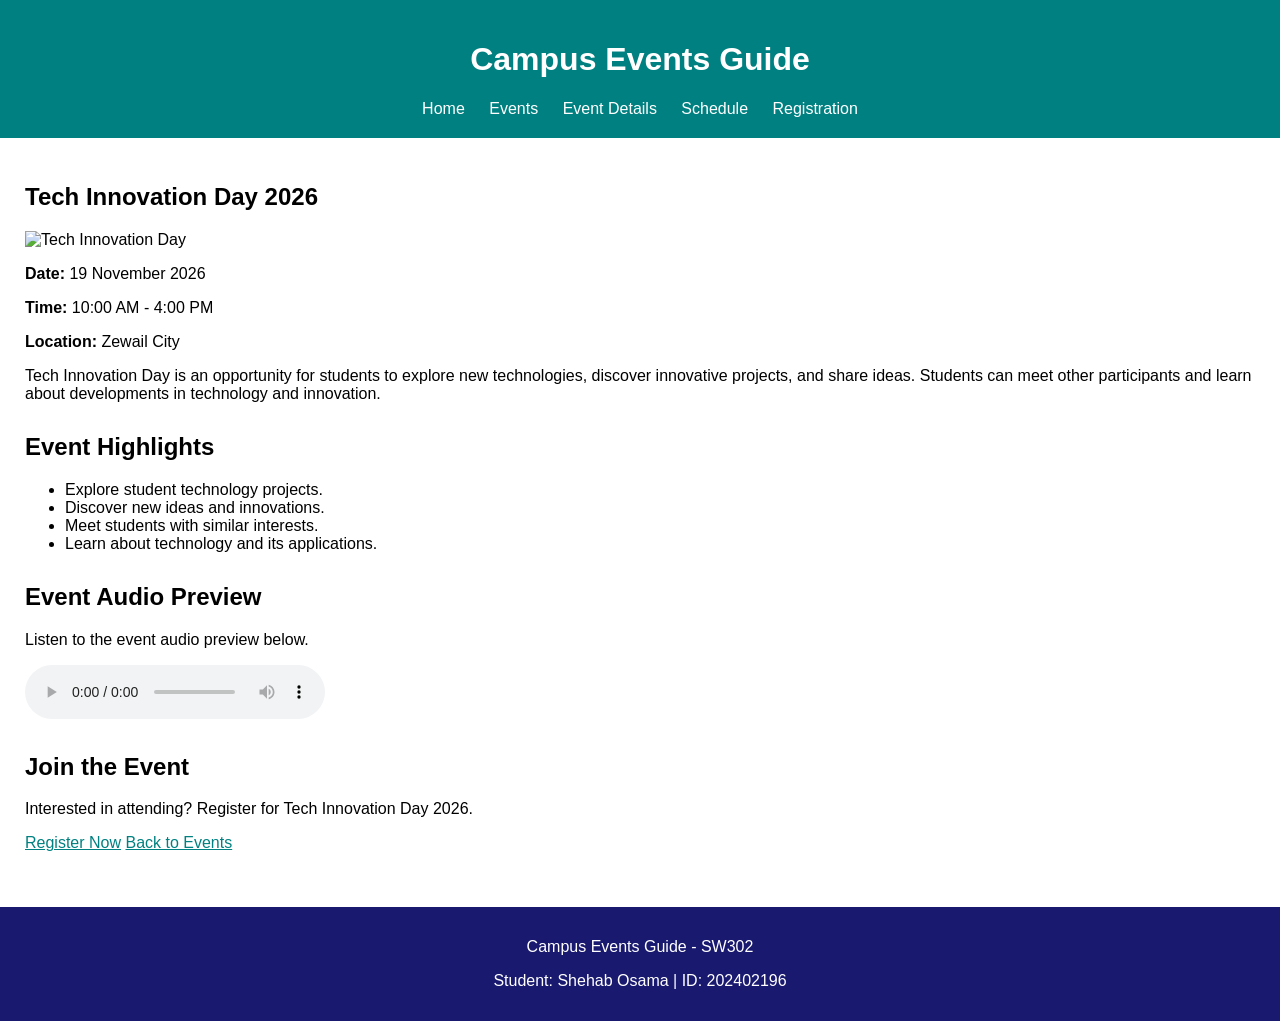
==== event-details.html @ 70e0d993 "Add detailed event information and audio preview" ====
<!DOCTYPE html>
<html lang="en">
<head>
    <meta charset="UTF-8">
    <meta name="viewport" content="width=device-width, initial-scale=1.0">
    <title>Event Details - Campus Events Guide</title>
    <link rel="stylesheet" href="style.css">
</head>
<body>

    <header>
        <h1>Campus Events Guide</h1>

        <nav>
            <a href="index.html">Home</a>
            <a href="events.html">Events</a>
            <a href="event-details.html">Event Details</a>
            <a href="schedule.html">Schedule</a>
            <a href="registration.html">Registration</a>
        </nav>
    </header>

    <main>
        <section>
            <h2>Tech Innovation Day 2026</h2>

            <img src="assets/tech-innovation.svg" alt="Tech Innovation Day" width="400">

            <p><strong>Date:</strong> 19 November 2026</p>
            <p><strong>Time:</strong> 10:00 AM - 4:00 PM</p>
            <p><strong>Location:</strong> Zewail City</p>

            <p>
                Tech Innovation Day is an opportunity for students to explore
                new technologies, discover innovative projects, and share ideas.
                Students can meet other participants and learn about developments
                in technology and innovation.
            </p>
        </section>

        <section>
            <h2>Event Highlights</h2>

            <ul>
                <li>Explore student technology projects.</li>
                <li>Discover new ideas and innovations.</li>
                <li>Meet students with similar interests.</li>
                <li>Learn about technology and its applications.</li>
            </ul>
        </section>

        <section>
            <h2>Event Audio Preview</h2>

            <p>Listen to the event audio preview below.</p>

            <audio controls>
                <source src="assets/event-preview.wav" type="audio/wav">
                Your browser does not support the audio element.
            </audio>
        </section>

        <section>
            <h2>Join the Event</h2>

            <p>Interested in attending? Register for Tech Innovation Day 2026.</p>

            <a href="registration.html">Register Now</a>
            <a href="events.html">Back to Events</a>
        </section>
    </main>

    <footer>
        <p>Campus Events Guide - SW302</p>
        <p>Student: Shehab Osama | ID: 202402196</p>
    </footer>

</body>
</html>
---- style.css ----
body {
    font-family: Arial, sans-serif;
    margin: 0;
    background-color: white;
    color: black;
}

header {
    background-color: teal;
    color: white;
    padding: 20px;
    text-align: center;
}

nav {
    margin-top: 15px;
}

nav a {
    color: white;
    text-decoration: none;
    margin: 10px;
}

main {
    padding: 25px;
}

section {
    margin-bottom: 30px;
}

a {
    color: teal;
}

a:hover {
    text-decoration: underline;
}

footer {
    background-color: midnightblue;
    color: white;
    text-align: center;
    padding: 15px;
}
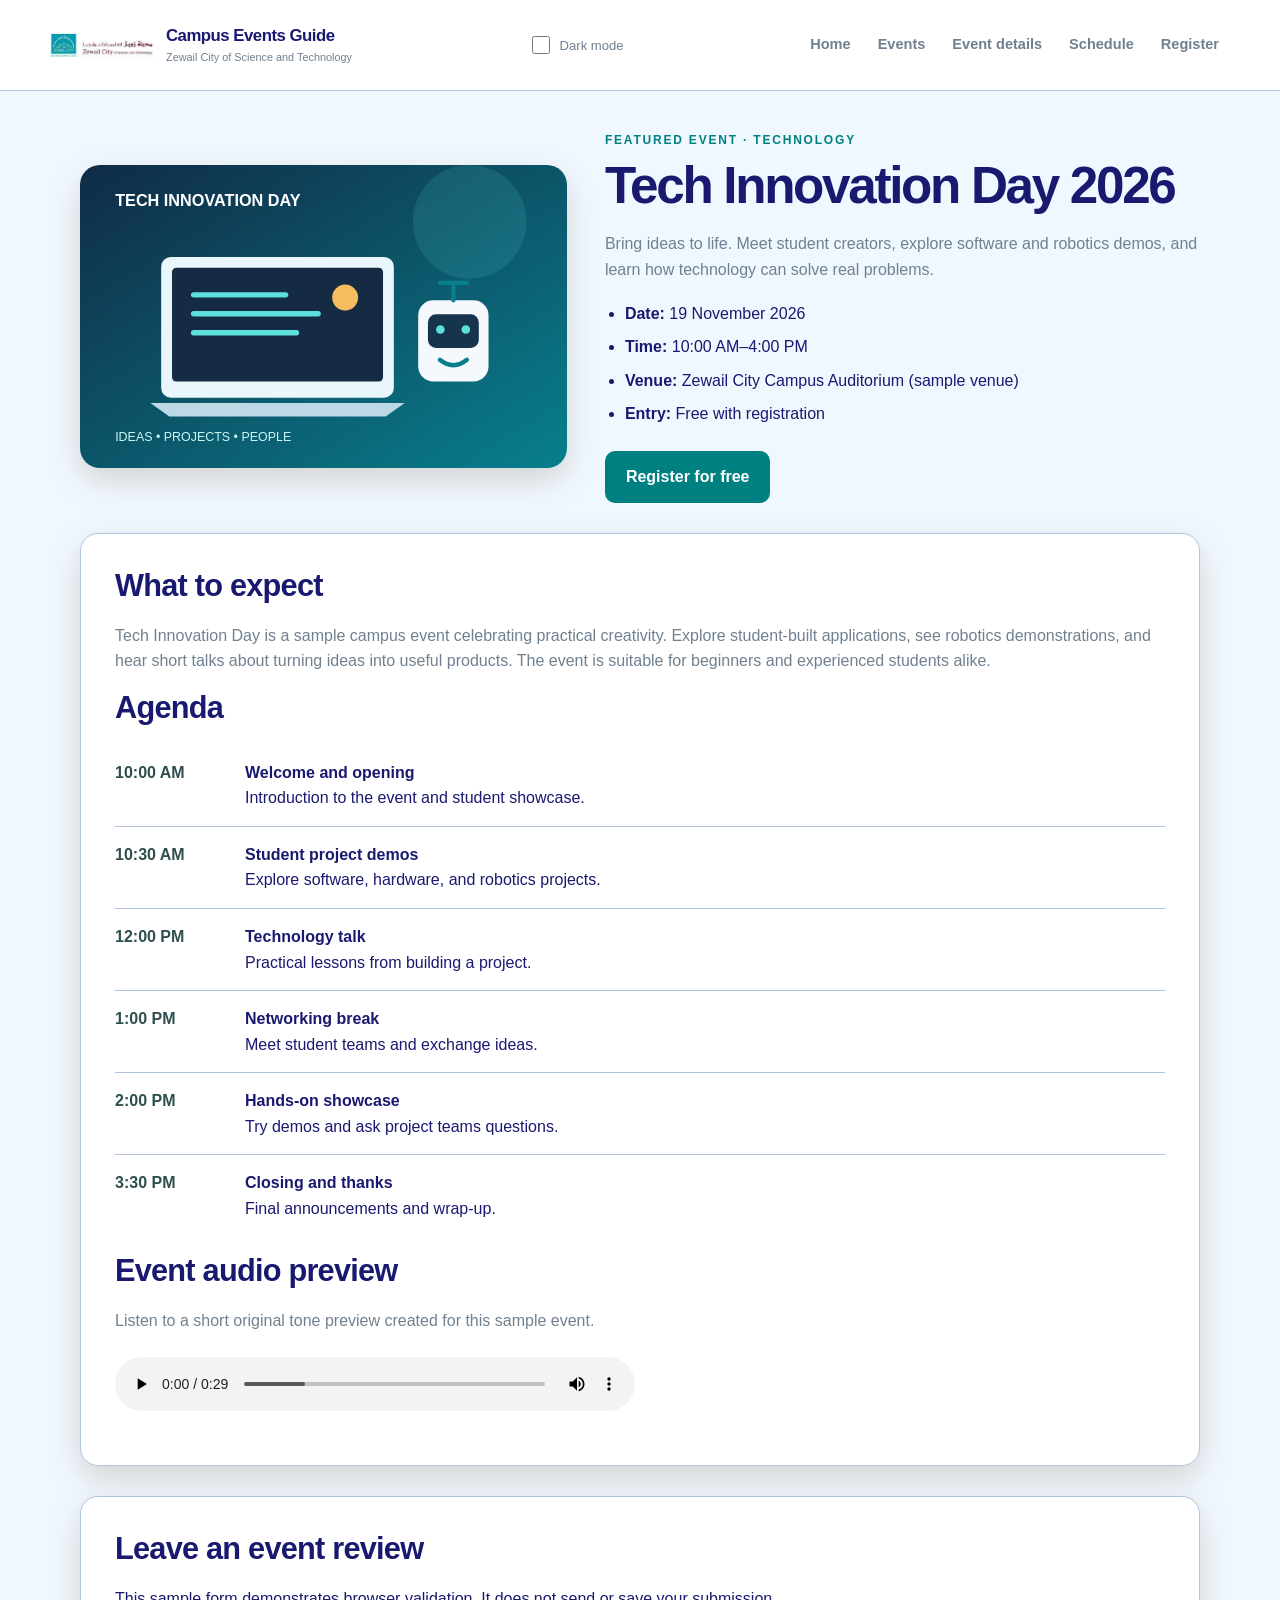
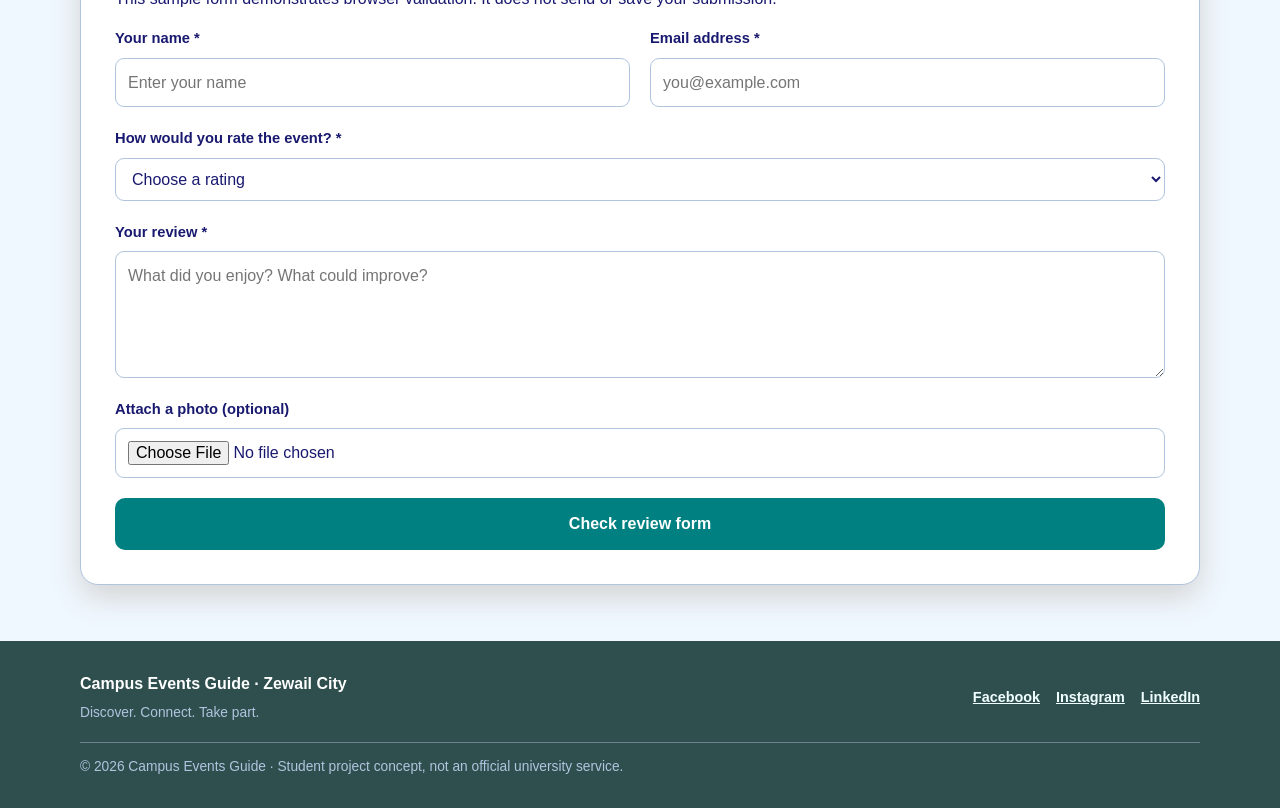
==== commit cea7342d: "Update campus events guide project" ====
--- a/event-details.html
+++ b/event-details.html
@@ -1,79 +1,146 @@
 <!DOCTYPE html>
 <html lang="en">
-<head>
-    <meta charset="UTF-8">
-    <meta name="viewport" content="width=device-width, initial-scale=1.0">
-    <title>Event Details - Campus Events Guide</title>
-    <link rel="stylesheet" href="style.css">
-</head>
-<body>
-
-    <header>
-        <h1>Campus Events Guide</h1>
-
-        <nav>
-            <a href="index.html">Home</a>
-            <a href="events.html">Events</a>
-            <a href="event-details.html">Event Details</a>
-            <a href="schedule.html">Schedule</a>
-            <a href="registration.html">Registration</a>
+  <head>
+    <meta charset="utf-8">
+    <meta content="width=device-width, initial-scale=1" name="viewport">
+    <meta content="Details, agenda, media, and review form for Tech Innovation Day 2026." name="description">
+    <title>Tech Innovation Day | Campus Events Guide</title>
+    <link href="style.css" rel="stylesheet">
+  </head>
+  <body>
+    <header class="site-header">
+      <div class="header-inner">
+        <a aria-label="Campus Events Guide at Zewail City home" class="site-brand" href="index.html"><img alt="Zewail City of Science and Technology logo" class="site-logo" src="assets/zewail-city-logo.jpg"> <span class="brand-copy"><strong>Campus Events Guide</strong> <small>Zewail City of Science and Technology</small></span></a>
+        <div class="theme-control">
+          <input aria-label="Toggle dark mode" class="theme-toggle" id="theme-toggle" type="checkbox">
+          <label for="theme-toggle">Dark mode</label>
+        </div>
+        <nav aria-label="Main navigation" class="main-nav">
+          <a href="index.html">Home</a>
+          <a href="events.html">Events</a>
+          <a href="event-details.html">Event details</a>
+          <a href="schedule.html">Schedule</a>
+          <a href="registration.html">Register</a>
         </nav>
+      </div>
     </header>
-
     <main>
-        <section>
-            <h2>Tech Innovation Day 2026</h2>
-
-            <img src="assets/tech-innovation.svg" alt="Tech Innovation Day" width="400">
-
-            <p><strong>Date:</strong> 19 November 2026</p>
-            <p><strong>Time:</strong> 10:00 AM - 4:00 PM</p>
-            <p><strong>Location:</strong> Zewail City</p>
-
-            <p>
-                Tech Innovation Day is an opportunity for students to explore
-                new technologies, discover innovative projects, and share ideas.
-                Students can meet other participants and learn about developments
-                in technology and innovation.
-            </p>
+      <div class="page-width section-space">
+        <section class="detail-hero">
+          <img alt="Tech Innovation Day poster featuring a laptop and robot" class="detail-poster" src="assets/tech-innovation.svg">
+          <div>
+            <p class="eyebrow">FEATURED EVENT · TECHNOLOGY</p>
+            <h1>Tech Innovation Day 2026</h1>
+            <p>Bring ideas to life. Meet student creators, explore software and robotics demos, and learn how technology can solve real problems.</p>
+            <ul class="event-facts">
+              <li>
+                <strong>Date:</strong>
+19 November 2026
+              </li>
+              <li>
+                <strong>Time:</strong>
+10:00 AM–4:00 PM
+              </li>
+              <li>
+                <strong>Venue:</strong>
+Zewail City Campus Auditorium (sample venue)
+              </li>
+              <li>
+                <strong>Entry:</strong>
+Free with registration
+              </li>
+            </ul>
+            <a class="button" href="registration.html">Register for free</a>
+          </div>
         </section>
-
-        <section>
-            <h2>Event Highlights</h2>
-
-            <ul>
-                <li>Explore student technology projects.</li>
-                <li>Discover new ideas and innovations.</li>
-                <li>Meet students with similar interests.</li>
-                <li>Learn about technology and its applications.</li>
-            </ul>
+        <section class="content-panel section-space-small">
+          <h2>What to expect</h2>
+          <p>Tech Innovation Day is a sample campus event celebrating practical creativity. Explore student-built applications, see robotics demonstrations, and hear short talks about turning ideas into useful products. The event is suitable for beginners and experienced students alike.</p>
+          <h2>Agenda</h2>
+          <ol class="agenda-list">
+            <li>
+              <time>10:00 AM</time>
+              <span><strong>Welcome and opening</strong> <br> Introduction to the event and student showcase.</span>
+            </li>
+            <li>
+              <time>10:30 AM</time>
+              <span><strong>Student project demos</strong> <br> Explore software, hardware, and robotics projects.</span>
+            </li>
+            <li>
+              <time>12:00 PM</time>
+              <span><strong>Technology talk</strong> <br> Practical lessons from building a project.</span>
+            </li>
+            <li>
+              <time>1:00 PM</time>
+              <span><strong>Networking break</strong> <br> Meet student teams and exchange ideas.</span>
+            </li>
+            <li>
+              <time>2:00 PM</time>
+              <span><strong>Hands-on showcase</strong> <br> Try demos and ask project teams questions.</span>
+            </li>
+            <li>
+              <time>3:30 PM</time>
+              <span><strong>Closing and thanks</strong> <br> Final announcements and wrap-up.</span>
+            </li>
+          </ol>
+          <h2>Event audio preview</h2>
+          <p>Listen to a short original tone preview created for this sample event.</p>
+          <audio controls="" preload="metadata">
+            <source src="assets/event-preview.wav" type="audio/wav">
+Your browser does not support audio playback.
+          </audio>
         </section>
-
-        <section>
-            <h2>Event Audio Preview</h2>
-
-            <p>Listen to the event audio preview below.</p>
-
-            <audio controls>
-                <source src="assets/event-preview.wav" type="audio/wav">
-                Your browser does not support the audio element.
-            </audio>
+        <section class="form-panel section-space-small">
+          <h2>Leave an event review</h2>
+          <p>This sample form demonstrates browser validation. It does not send or save your submission.</p>
+          <form action="#" class="form-grid" method="get">
+            <div class="form-field">
+              <label for="review-name">Your name *</label>
+              <input id="review-name" maxlength="60" minlength="2" name="review-name" pattern="[A-Za-zÀ-ÿ ]+" placeholder="Enter your name" required="" title="Use letters and spaces only." type="text">
+            </div>
+            <div class="form-field">
+              <label for="review-email">Email address *</label>
+              <input id="review-email" maxlength="100" name="review-email" placeholder="you@example.com" required="" type="email">
+            </div>
+            <div class="form-field full-width">
+              <label for="review-rating">How would you rate the event? *</label>
+              <select id="review-rating" name="review-rating" required="">
+                <option value="">Choose a rating</option>
+                <option value="5">5 - Excellent</option>
+                <option value="4">4 - Very good</option>
+                <option value="3">3 - Good</option>
+                <option value="2">2 - Fair</option>
+                <option value="1">1 - Needs improvement</option>
+              </select>
+            </div>
+            <div class="form-field full-width">
+              <label for="review-text">Your review *</label>
+              <textarea id="review-text" maxlength="500" name="review-text" placeholder="What did you enjoy? What could improve?" required="" rows="4"></textarea>
+            </div>
+            <div class="form-field full-width">
+              <label for="review-file">Attach a photo (optional)</label>
+              <input accept="image/*" id="review-file" name="review-file" type="file">
+            </div>
+            <div class="form-field full-width">
+              <button class="button" type="submit">Check review form</button>
+            </div>
+          </form>
         </section>
-
-        <section>
-            <h2>Join the Event</h2>
-
-            <p>Interested in attending? Register for Tech Innovation Day 2026.</p>
-
-            <a href="registration.html">Register Now</a>
-            <a href="events.html">Back to Events</a>
-        </section>
+      </div>
     </main>
-
-    <footer>
-        <p>Campus Events Guide - SW302</p>
-        <p>Student: Shehab Osama | ID: 202402196</p>
+    <footer class="site-footer">
+      <div class="footer-inner">
+        <div>
+          <strong>Campus Events Guide · Zewail City</strong>
+          <p>Discover. Connect. Take part.</p>
+        </div>
+        <nav aria-label="Social media links" class="social-links">
+          <a href="https://www.facebook.com/ZewailCity/" rel="noopener noreferrer" target="_blank">Facebook</a>
+          <a href="https://www.instagram.com/zewailcity/" rel="noopener noreferrer" target="_blank">Instagram</a>
+          <a href="https://www.linkedin.com/school/zewail-city-of-science-and-technology/" rel="noopener noreferrer" target="_blank">LinkedIn</a>
+        </nav>
+        <p class="copyright">© 2026 Campus Events Guide · Student project concept, not an official university service.</p>
+      </div>
     </footer>
-
-</body>
-</html>+  </body>
+</html>
--- a/style.css
+++ b/style.css
@@ -1,46 +1,839 @@
+:root {
+    color-scheme:light;
+    --page-bg:aliceblue;
+    --surface:white;
+    --surface-soft:aliceblue;
+    --text:midnightblue;
+    --muted:slategray;
+    --accent:teal;
+    --accent-dark:darkslategray;
+    --accent-soft:paleturquoise;
+    --border:lightsteelblue;
+    --shadow:0 12px 32px lightgray;
+    --radius:18px
+}
+
+* {
+    box-sizing:border-box
+}
+
+html {
+    scroll-behavior:smooth
+}
+
 body {
-    font-family: Arial, sans-serif;
-    margin: 0;
-    background-color: white;
-    color: black;
-}
-
-header {
-    background-color: teal;
-    color: white;
-    padding: 20px;
-    text-align: center;
-}
-
-nav {
-    margin-top: 15px;
-}
-
-nav a {
-    color: white;
-    text-decoration: none;
-    margin: 10px;
-}
-
-main {
-    padding: 25px;
-}
-
-section {
-    margin-bottom: 30px;
+    margin:0;
+    background:var(--page-bg);
+    color:var(--text);
+    font:16px/1.6 Arial,Helvetica,sans-serif
+}
+
+img {
+    display:block;
+    max-width:100%
 }
 
 a {
-    color: teal;
-}
-
-a:hover {
-    text-decoration: underline;
-}
-
-footer {
-    background-color: midnightblue;
-    color: white;
-    text-align: center;
-    padding: 15px;
-}+    color:var(--accent-dark)
+}
+
+a:focus-visible,button:focus-visible,input:focus-visible,select:focus-visible,textarea:focus-visible {
+    outline:3px solid orange;
+    outline-offset:3px
+}
+
+.site-header {
+    background:var(--surface);
+    border-bottom:1px solid var(--border)
+}
+
+.header-inner {
+    width:min(1180px,calc(100% - 40px));
+    min-height:90px;
+    margin:auto;
+    display:flex;
+    align-items:center;
+    justify-content:space-between;
+    flex-wrap:wrap;
+    gap:12px 22px;
+    padding:12px 0
+}
+
+.site-brand {
+    display:flex;
+    align-items:center;
+    gap:12px;
+    min-width:0;
+    color:var(--text);
+    text-decoration:none
+}
+
+.site-logo {
+    width:104px;
+    height:auto;
+    max-height:64px;
+    object-fit:contain
+}
+
+.brand-copy {
+    display:flex;
+    flex-direction:column;
+    line-height:1.2
+}
+
+.brand-copy strong {
+    font-size:1.05rem;
+    letter-spacing:-.03em
+}
+
+.brand-copy small {
+    margin-top:5px;
+    color:var(--muted);
+    font-size:.68rem
+}
+
+.theme-control {
+    display:flex;
+    align-items:center;
+    gap:7px;
+    color:var(--muted);
+    font-size:.82rem
+}
+
+.theme-toggle {
+    width:18px;
+    height:18px;
+    accent-color:var(--accent);
+    cursor:pointer
+}
+
+.theme-control label {
+    cursor:pointer
+}
+
+.main-nav {
+    display:flex;
+    align-items:center;
+    justify-content:flex-end;
+    flex-wrap:wrap;
+    gap:5px
+}
+
+.main-nav a {
+    padding:9px 11px;
+    border-radius:9px;
+    color:var(--muted);
+    font-size:.91rem;
+    font-weight:700;
+    text-decoration:none;
+    transition:color .2s ease,background-color .2s ease,transform .2s ease
+}
+
+.main-nav a:hover,.main-nav a:focus-visible {
+    color:var(--accent-dark);
+    background:var(--accent-soft);
+    transform:translateY(-2px)
+}
+
+.page-width {
+    width:min(1120px,calc(100% - 40px));
+    margin-inline:auto
+}
+
+.hero {
+    display:grid;
+    grid-template-columns:1.05fr .95fr;
+    align-items:center;
+    gap:48px;
+    padding:62px 0 48px
+}
+
+.hero-copy h1,h1 {
+    font-size:clamp(2rem,4.4vw,3.6rem);
+    line-height:1.08;
+    letter-spacing:-.045em;
+    margin:8px 0 18px
+}
+
+.hero-copy h1 span {
+    color:var(--accent)
+}
+
+.hero-copy>p:not(.eyebrow) {
+    max-width:550px;
+    color:var(--muted);
+    margin-bottom:26px
+}
+
+.hero-image {
+    width:100%;
+    border-radius:24px;
+    box-shadow:var(--shadow)
+}
+
+.eyebrow {
+    margin:0;
+    color:var(--accent);
+    font-size:.75rem;
+    font-weight:800;
+    letter-spacing:.15em
+}
+
+.button {
+    display:inline-flex;
+    align-items:center;
+    justify-content:center;
+    border:2px solid var(--accent);
+    border-radius:10px;
+    padding:11px 19px;
+    background:var(--accent);
+    color:white;
+    font:inherit;
+    font-weight:800;
+    text-decoration:none;
+    cursor:pointer;
+    transition:background-color .2s ease,color .2s ease,transform .2s ease,box-shadow .2s ease
+}
+
+.button:hover {
+    background:var(--accent-dark);
+    border-color:var(--accent-dark);
+    transform:translateY(-2px);
+    box-shadow:0 7px 18px teal
+}
+
+.button-small {
+    padding:8px 13px;
+    font-size:.9rem
+}
+
+.button-light {
+    background:white;
+    color:darkslategray;
+    border-color:white
+}
+
+.button-light:hover {
+    background:var(--accent-soft);
+    color:darkslategray;
+    border-color:var(--accent-soft)
+}
+
+.section-space {
+    padding:40px 0 56px
+}
+
+.section-space-small {
+    margin-top:30px
+}
+
+.section-heading {
+    display:flex;
+    justify-content:space-between;
+    align-items:end;
+    gap:20px;
+    margin-bottom:22px
+}
+
+h2 {
+    font-size:clamp(1.45rem,2.4vw,2rem);
+    line-height:1.2;
+    letter-spacing:-.025em;
+    margin:0 0 18px
+}
+
+.section-heading h2 {
+    margin:5px 0 0
+}
+
+h3 {
+    font-size:1.16rem;
+    line-height:1.3;
+    margin:10px 0
+}
+
+.text-link {
+    font-weight:800;
+    text-decoration:none
+}
+
+.text-link:hover {
+    text-decoration:underline
+}
+
+.event-grid {
+    display:grid;
+    grid-template-columns:repeat(3,minmax(0,1fr));
+    gap:22px
+}
+
+.event-card {
+    display:flex;
+    flex-direction:column;
+    min-width:0;
+    overflow:hidden;
+    background:var(--surface);
+    border:1px solid var(--border);
+    border-radius:var(--radius);
+    box-shadow:var(--shadow);
+    transition:transform .2s ease,box-shadow .2s ease,border-color .2s ease
+}
+
+.event-card:hover {
+    transform:translateY(-4px);
+    box-shadow:0 16px 34px gray;
+    border-color:lightblue
+}
+
+.event-card>img {
+    width:100%;
+    aspect-ratio:16/10;
+    object-fit:cover;
+    background:var(--surface-soft)
+}
+
+.card-body {
+    display:flex;
+    flex-direction:column;
+    align-items:flex-start;
+    flex:1;
+    padding:19px
+}
+
+.card-body p {
+    margin:8px 0
+}
+
+.card-body .button,.card-body .text-link,.card-body .status-label {
+    margin-top:auto
+}
+
+.tag {
+    display:inline-block;
+    border-radius:999px;
+    padding:4px 9px;
+    background:var(--accent-soft);
+    color:var(--accent-dark);
+    font-size:.74rem;
+    font-weight:800
+}
+
+.tag-purple {
+    background:lavender;
+    color:indigo
+}
+
+.tag-orange {
+    background:papayawhip;
+    color:saddlebrown
+}
+
+.event-meta {
+    color:var(--muted);
+    font-size:.91rem
+}
+
+.callout {
+    display:flex;
+    align-items:center;
+    justify-content:space-between;
+    gap:24px;
+    padding:30px;
+    margin-bottom:65px;
+    border-radius:22px;
+    color:white;
+    background:midnightblue
+}
+
+.callout h2 {
+    max-width:600px;
+    margin:7px 0 10px
+}
+
+.callout p:not(.eyebrow) {
+    margin:0;
+    color:azure
+}
+
+.callout .eyebrow {
+    color:paleturquoise
+}
+
+.site-footer {
+    padding:30px 0;
+    background:darkslategray;
+    color:white
+}
+
+.footer-inner {
+    display:grid;
+    grid-template-columns:1fr auto;
+    align-items:center;
+    gap:12px 24px;
+    width:min(1120px,calc(100% - 40px));
+    margin:auto
+}
+
+.footer-inner p {
+    margin:6px 0 0
+}
+
+.footer-inner>div>p,.copyright {
+    color:lightsteelblue;
+    font-size:.86rem
+}
+
+.social-links {
+    display:flex;
+    flex-wrap:wrap;
+    gap:16px
+}
+
+.social-links a {
+    color:azure;
+    font-size:.9rem;
+    font-weight:700
+}
+
+.social-links a:hover {
+    color:turquoise
+}
+
+.copyright {
+    grid-column:1/-1;
+    border-top:1px solid slategray;
+    padding-top:13px
+}
+
+.page-intro {
+    max-width:760px;
+    margin-bottom:34px
+}
+
+.page-intro h1 {
+    font-size:clamp(2rem,4vw,3rem);
+    margin-bottom:12px
+}
+
+.page-intro>p:last-child {
+    color:var(--muted)
+}
+
+.status-label {
+    display:inline-block;
+    color:var(--muted);
+    font-size:.85rem;
+    font-weight:700
+}
+
+.past-events {
+    border-top:1px solid var(--border);
+    padding-top:28px
+}
+
+.past-grid {
+    grid-template-columns:repeat(3,minmax(0,1fr))
+}
+
+.detail-hero {
+    display:grid;
+    grid-template-columns:.9fr 1.1fr;
+    gap:38px;
+    align-items:center
+}
+
+.detail-poster {
+    width:100%;
+    border-radius:20px;
+    box-shadow:var(--shadow)
+}
+
+.detail-hero h1 {
+    font-size:clamp(2rem,4vw,3.2rem)
+}
+
+.detail-hero>div>p:not(.eyebrow) {
+    color:var(--muted)
+}
+
+.event-facts {
+    padding-left:20px;
+    margin:18px 0 24px
+}
+
+.event-facts li {
+    margin:8px 0
+}
+
+.content-panel,.form-panel,.table-panel,.contact-panel {
+    padding:clamp(20px,4vw,34px);
+    border:1px solid var(--border);
+    border-radius:var(--radius);
+    background:var(--surface);
+    box-shadow:var(--shadow)
+}
+
+.content-panel p {
+    color:var(--muted)
+}
+
+.agenda-list {
+    padding-left:0;
+    list-style:none
+}
+
+.agenda-list li {
+    display:grid;
+    grid-template-columns:115px 1fr;
+    gap:15px;
+    padding:15px 0;
+    border-bottom:1px solid var(--border)
+}
+
+.agenda-list li:last-child {
+    border-bottom:0
+}
+
+.agenda-list time {
+    color:var(--accent-dark);
+    font-weight:800
+}
+
+audio {
+    width:min(100%,520px);
+    margin:8px 0 12px
+}
+
+.form-grid {
+    display:grid;
+    grid-template-columns:repeat(2,minmax(0,1fr));
+    gap:20px
+}
+
+.form-field {
+    display:flex;
+    flex-direction:column;
+    gap:7px;
+    min-width:0
+}
+
+.form-field>label,legend {
+    color:var(--text);
+    font-size:.92rem;
+    font-weight:800
+}
+
+.form-field input:not([type=checkbox]):not([type=radio]):not([type=range]):not([type=color]),.form-field select,.form-field textarea {
+    width:100%;
+    min-width:0;
+    max-width:100%;
+    padding:11px 12px;
+    border:1px solid lightsteelblue;
+    border-radius:9px;
+    background:var(--surface);
+    color:var(--text);
+    font:inherit;
+    transition:border-color .2s ease,box-shadow .2s ease
+}
+
+.form-field input:focus,.form-field select:focus,.form-field textarea:focus {
+    border-color:var(--accent);
+    box-shadow:0 0 0 3px lightcyan
+}
+
+.form-field input[type=file] {
+    font-size:.9rem
+}
+
+.form-field input[type=color] {
+    width:58px;
+    height:42px;
+    padding:3px;
+    border:1px solid var(--border);
+    border-radius:8px;
+    background:var(--surface)
+}
+
+.form-field input[type=range] {
+    width:100%;
+    accent-color:var(--accent)
+}
+
+.form-field fieldset {
+    margin:0;
+    padding:12px;
+    border:1px solid var(--border);
+    border-radius:10px
+}
+
+.form-field legend {
+    padding:0 5px
+}
+
+.choice-label {
+    display:flex;
+    align-items:center;
+    gap:9px;
+    margin:5px 0;
+    font-weight:400!important
+}
+
+.choice-label input {
+    accent-color:var(--accent)
+}
+
+.full-width {
+    grid-column:1/-1
+}
+
+.form-note,.table-help {
+    color:var(--muted);
+    font-size:.86rem
+}
+
+.contact-panel {
+    margin-top:24px
+}
+
+.contact-panel p {
+    margin:6px 0
+}
+
+.table-wrapper {
+    max-width:100%;
+    overflow-x:auto;
+    border:1px solid var(--border);
+    border-radius:12px
+}
+
+table {
+    width:100%;
+    min-width:680px;
+    border-collapse:collapse;
+    text-align:left
+}
+
+caption {
+    padding:12px 15px;
+    background:var(--surface-soft);
+    text-align:left;
+    font-weight:700
+}
+
+th,td {
+    padding:15px;
+    border-bottom:1px solid var(--border);
+    vertical-align:top
+}
+
+th {
+    background:var(--surface-soft);
+    color:var(--text);
+    font-size:.9rem
+}
+
+td {
+    color:var(--muted)
+}
+
+tbody tr:hover {
+    background:var(--accent-soft)
+}
+
+tbody tr:last-child td {
+    border-bottom:0
+}
+
+.featured-row td:first-child a {
+    font-weight:800
+}
+
+.table-note {
+    display:block;
+    color:var(--accent);
+    font-size:.77rem;
+    font-weight:800
+}
+
+.table-help {
+    margin-bottom:20px
+}
+
+body:has(#theme-toggle:checked) {
+    color-scheme:dark;
+    --page-bg:black;
+    --surface:darkslategray;
+    --surface-soft:darkslategray;
+    --text:aliceblue;
+    --muted:lightsteelblue;
+    --accent:turquoise;
+    --accent-dark:turquoise;
+    --accent-soft:darkslategray;
+    --border:slategray;
+    --shadow:0 12px 32px black
+}
+
+body:has(#theme-toggle:checked) .button {
+    color:darkslategray
+}
+
+body:has(#theme-toggle:checked) .tag-purple {
+    background:indigo;
+    color:lavender
+}
+
+body:has(#theme-toggle:checked) .tag-orange {
+    background:saddlebrown;
+    color:peachpuff
+}
+
+body:has(#theme-toggle:checked) .form-field input:not([type=checkbox]):not([type=radio]):not([type=range]):not([type=color]),body:has(#theme-toggle:checked) .form-field select,body:has(#theme-toggle:checked) .form-field textarea {
+    border-color:var(--border)
+}
+
+@media(max-width:900px) {
+    .header-inner {
+        justify-content:center
+    }
+
+    .site-brand {
+        margin-right:auto
+    }
+
+    .main-nav {
+        justify-content:center;
+        width:100%
+    }
+
+    .hero {
+        gap:28px
+    }
+
+    .event-grid,.past-grid {
+        grid-template-columns:repeat(2,minmax(0,1fr))
+    }
+
+    .event-card:last-child:nth-child(odd) {
+        grid-column:1/-1
+    }
+
+}
+
+@media(max-width:600px) {
+    .header-inner,.page-width,.footer-inner {
+        width:calc(100% - 28px)
+    }
+
+    .header-inner {
+        gap:10px
+    }
+
+    .site-logo {
+        width:76px
+    }
+
+    .brand-copy strong {
+        font-size:.88rem
+    }
+
+    .brand-copy small {
+        font-size:.56rem
+    }
+
+    .theme-control {
+        font-size:.76rem
+    }
+
+    .main-nav {
+        display:grid;
+        grid-template-columns:repeat(3,minmax(0,1fr));
+        gap:4px
+    }
+
+    .main-nav a {
+        text-align:center;
+        padding:9px 4px;
+        font-size:.8rem
+    }
+
+    .hero,.detail-hero {
+        grid-template-columns:1fr
+    }
+
+    .hero {
+        padding-top:36px;
+        gap:26px
+    }
+
+    .hero-copy h1 {
+        font-size:2.45rem
+    }
+
+    .hero-image {
+        max-height:300px
+    }
+
+    .section-space {
+        padding:30px 0 38px
+    }
+
+    .section-heading {
+        align-items:start;
+        flex-direction:column
+    }
+
+    .event-grid,.past-grid {
+        grid-template-columns:1fr
+    }
+
+    .event-card:last-child:nth-child(odd) {
+        grid-column:auto
+    }
+
+    .callout {
+        flex-direction:column;
+        align-items:start;
+        padding:23px;
+        margin-bottom:38px
+    }
+
+    .footer-inner {
+        grid-template-columns:1fr
+    }
+
+    .copyright {
+        grid-column:auto
+    }
+
+    .social-links {
+        gap:14px
+    }
+
+    .detail-poster {
+        max-height:320px;
+        object-fit:cover
+    }
+
+    .agenda-list li {
+        grid-template-columns:1fr;
+        gap:4px
+    }
+
+    .form-grid {
+        grid-template-columns:1fr;
+        gap:16px
+    }
+
+    .full-width {
+        grid-column:auto
+    }
+
+    .content-panel,.form-panel,.table-panel,.contact-panel {
+        padding:19px
+    }
+
+    .page-intro h1 {
+        font-size:2.2rem
+    }
+
+}
